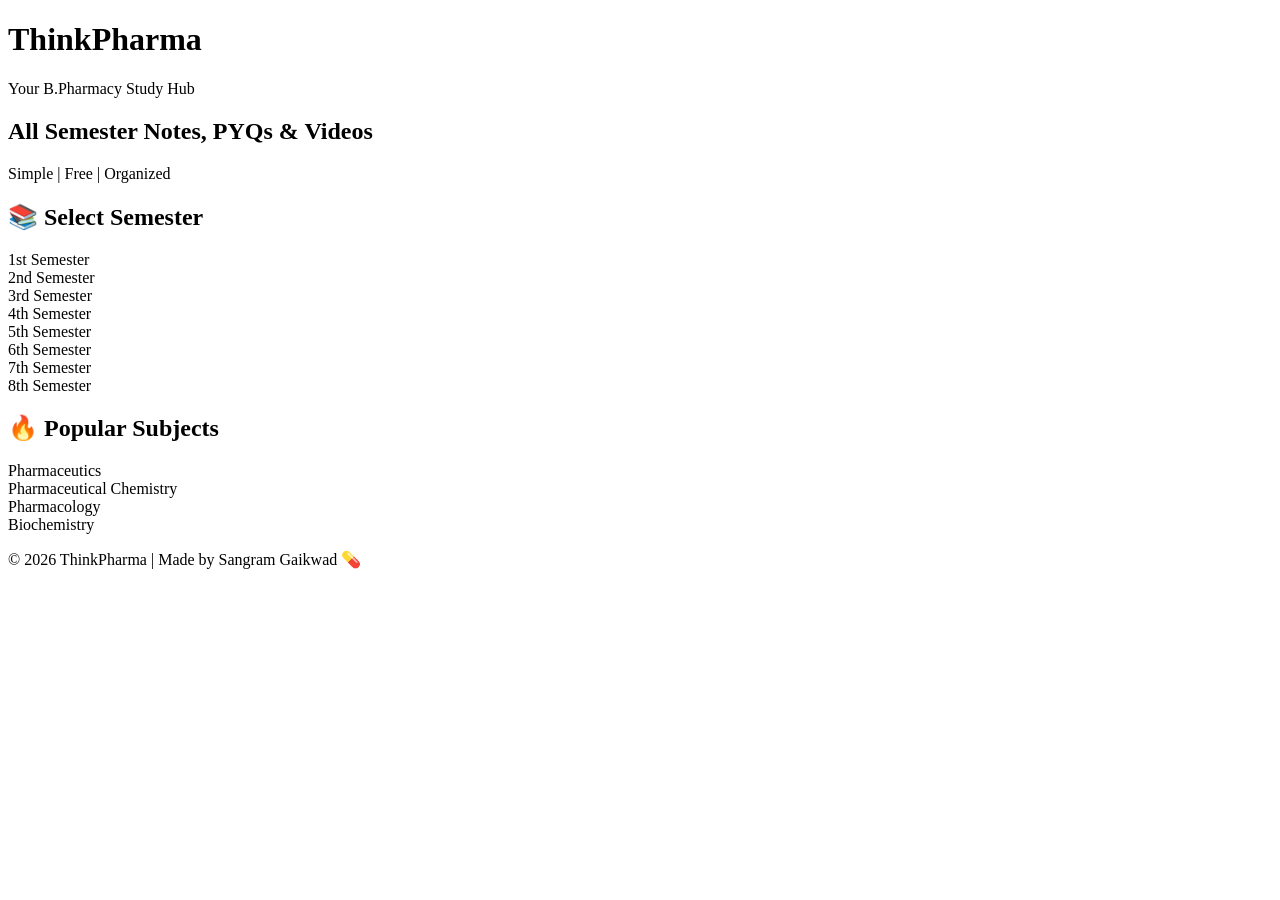
==== index.html @ 900e4b4a "Update index.html" ====
<!DOCTYPE html>
<html lang="en">
<head>
    <meta charset="UTF-8">
    <meta name="viewport" content="width=device-width, initial-scale=1.0">
    <title>ThinkPharma</title>
    <link rel="stylesheet" href="style.css">
</head>
<body>

    <!-- Navbar -->
    <header>
        <h1>ThinkPharma</h1>
        <p>Your B.Pharmacy Study Hub</p>
    </header>

    <!-- Hero Section -->
    <section class="hero">
        <h2>All Semester Notes, PYQs & Videos</h2>
        <p>Simple | Free | Organized</p>
    </section>

    <!-- Semester Section -->
    <section class="semesters">

        <h2>📚 Select Semester</h2>

        <div class="grid">
            <div class="card">1st Semester</div>
            <div class="card">2nd Semester</div>
            <div class="card">3rd Semester</div>
            <div class="card">4th Semester</div>
            <div class="card">5th Semester</div>
            <div class="card">6th Semester</div>
            <div class="card">7th Semester</div>
            <div class="card">8th Semester</div>
        </div>

    </section>

    <!-- Subjects Section -->
    <section class="subjects">
        <h2>🔥 Popular Subjects</h2>

        <div class="grid">
            <div class="card">Pharmaceutics</div>
            <div class="card">Pharmaceutical Chemistry</div>
            <div class="card">Pharmacology</div>
            <div class="card">Biochemistry</div>
        </div>
    </section>

    <!-- Footer -->
    <footer>
        <p>© 2026 ThinkPharma | Made by Sangram Gaikwad 💊</p>
    </footer>

</body>
              </html>
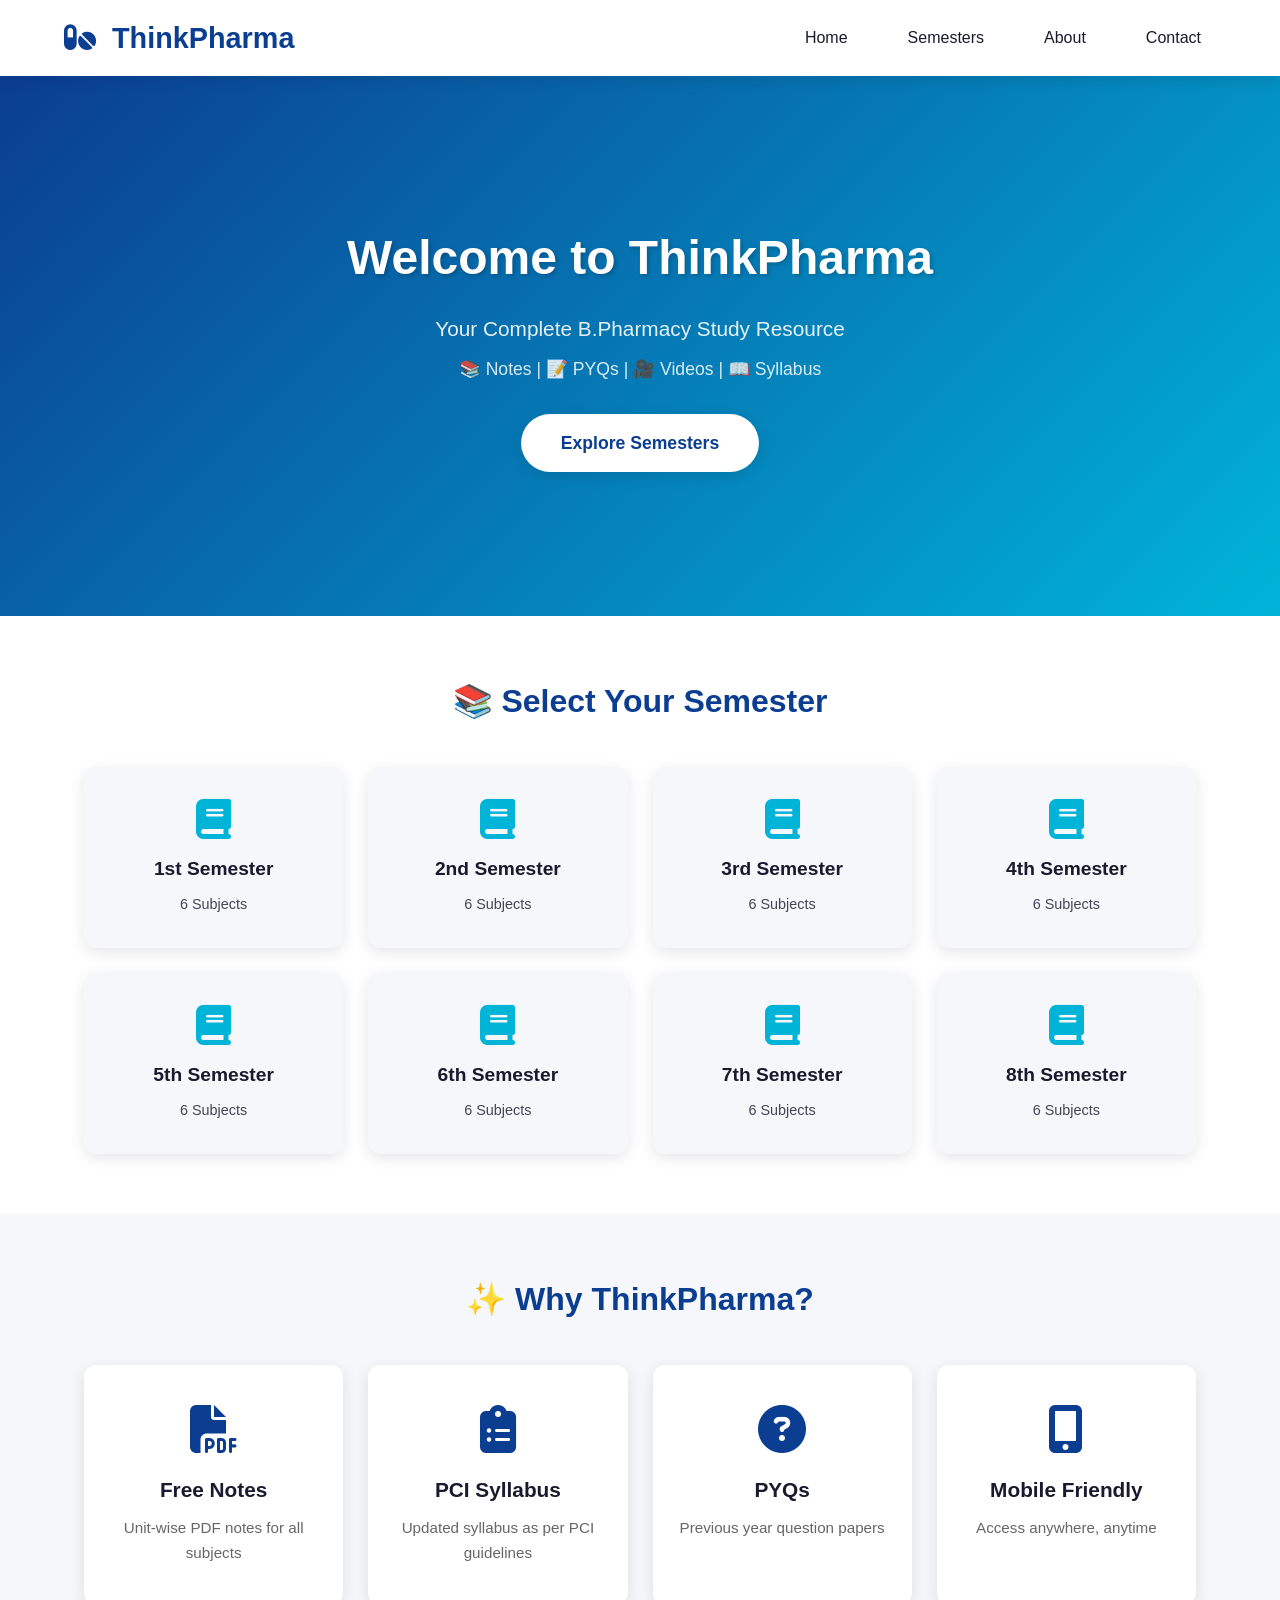
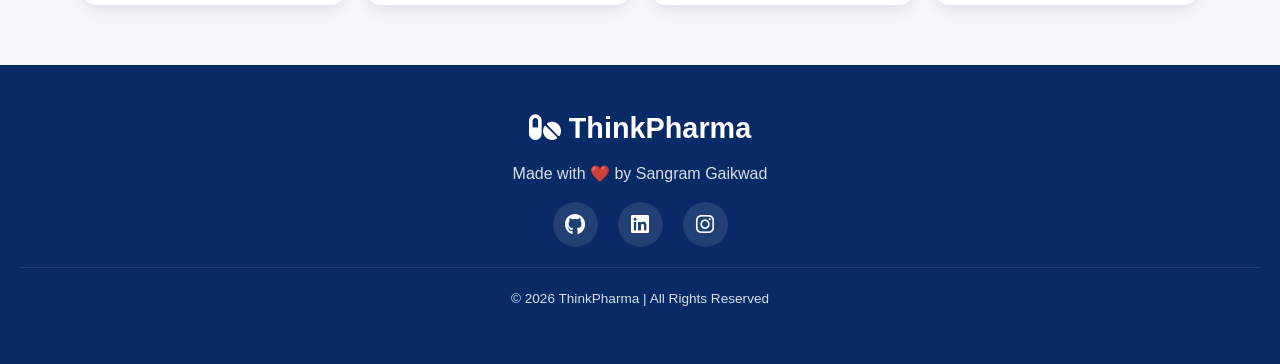
==== commit 118e0aa1: "Update index.html" ====
--- a/index.html
+++ b/index.html
@@ -3,57 +3,128 @@
 <head>
     <meta charset="UTF-8">
     <meta name="viewport" content="width=device-width, initial-scale=1.0">
-    <title>ThinkPharma</title>
+    <title>ThinkPharma - B.Pharmacy Study Hub</title>
     <link rel="stylesheet" href="style.css">
+    <link rel="stylesheet" href="https://cdnjs.cloudflare.com/ajax/libs/font-awesome/6.4.0/css/all.min.css">
 </head>
 <body>
 
-    <!-- Navbar -->
-    <header>
-        <h1>ThinkPharma</h1>
-        <p>Your B.Pharmacy Study Hub</p>
-    </header>
+    <!-- Navigation Bar -->
+    <nav class="navbar">
+        <div class="nav-brand">
+            <i class="fas fa-pills"></i> ThinkPharma
+        </div>
+        <ul class="nav-links">
+            <li><a href="index.html" class="active">Home</a></li>
+            <li><a href="#semesters">Semesters</a></li>
+            <li><a href="#about">About</a></li>
+            <li><a href="#contact">Contact</a></li>
+        </ul>
+        <div class="hamburger">
+            <span></span>
+            <span></span>
+            <span></span>
+        </div>
+    </nav>
 
     <!-- Hero Section -->
     <section class="hero">
-        <h2>All Semester Notes, PYQs & Videos</h2>
-        <p>Simple | Free | Organized</p>
+        <div class="hero-content">
+            <h1>Welcome to ThinkPharma</h1>
+            <p>Your Complete B.Pharmacy Study Resource</p>
+            <h3>📚 Notes | 📝 PYQs | 🎥 Videos | 📖 Syllabus</h3>
+            <a href="#semesters" class="btn-primary">Explore Semesters</a>
+        </div>
     </section>
 
-    <!-- Semester Section -->
-    <section class="semesters">
-
-        <h2>📚 Select Semester</h2>
-
+    <!-- Semesters Section -->
+    <section class="semesters" id="semesters">
+        <h2>📚 Select Your Semester</h2>
         <div class="grid">
-            <div class="card">1st Semester</div>
-            <div class="card">2nd Semester</div>
-            <div class="card">3rd Semester</div>
-            <div class="card">4th Semester</div>
-            <div class="card">5th Semester</div>
-            <div class="card">6th Semester</div>
-            <div class="card">7th Semester</div>
-            <div class="card">8th Semester</div>
+            <div class="card" onclick="openSemester(1)">
+                <i class="fas fa-book"></i>
+                <h3>1st Semester</h3>
+                <p>6 Subjects</p>
+            </div>
+            <div class="card" onclick="openSemester(2)">
+                <i class="fas fa-book"></i>
+                <h3>2nd Semester</h3>
+                <p>6 Subjects</p>
+            </div>
+            <div class="card" onclick="openSemester(3)">
+                <i class="fas fa-book"></i>
+                <h3>3rd Semester</h3>
+                <p>6 Subjects</p>
+            </div>
+            <div class="card" onclick="openSemester(4)">
+                <i class="fas fa-book"></i>
+                <h3>4th Semester</h3>
+                <p>6 Subjects</p>
+            </div>
+            <div class="card" onclick="openSemester(5)">
+                <i class="fas fa-book"></i>
+                <h3>5th Semester</h3>
+                <p>6 Subjects</p>
+            </div>
+            <div class="card" onclick="openSemester(6)">
+                <i class="fas fa-book"></i>
+                <h3>6th Semester</h3>
+                <p>6 Subjects</p>
+            </div>
+            <div class="card" onclick="openSemester(7)">
+                <i class="fas fa-book"></i>
+                <h3>7th Semester</h3>
+                <p>6 Subjects</p>
+            </div>
+            <div class="card" onclick="openSemester(8)">
+                <i class="fas fa-book"></i>
+                <h3>8th Semester</h3>
+                <p>6 Subjects</p>
+            </div>
         </div>
-
     </section>
 
-    <!-- Subjects Section -->
-    <section class="subjects">
-        <h2>🔥 Popular Subjects</h2>
-
+    <!-- Features Section -->
+    <section class="features" id="about">
+        <h2>✨ Why ThinkPharma?</h2>
         <div class="grid">
-            <div class="card">Pharmaceutics</div>
-            <div class="card">Pharmaceutical Chemistry</div>
-            <div class="card">Pharmacology</div>
-            <div class="card">Biochemistry</div>
+            <div class="feature-card">
+                <i class="fas fa-file-pdf"></i>
+                <h3>Free Notes</h3>
+                <p>Unit-wise PDF notes for all subjects</p>
+            </div>
+            <div class="feature-card">
+                <i class="fas fa-clipboard-list"></i>
+                <h3>PCI Syllabus</h3>
+                <p>Updated syllabus as per PCI guidelines</p>
+            </div>
+            <div class="feature-card">
+                <i class="fas fa-question-circle"></i>
+                <h3>PYQs</h3>
+                <p>Previous year question papers</p>
+            </div>
+            <div class="feature-card">
+                <i class="fas fa-mobile-alt"></i>
+                <h3>Mobile Friendly</h3>
+                <p>Access anywhere, anytime</p>
+            </div>
         </div>
     </section>
 
     <!-- Footer -->
-    <footer>
-        <p>© 2026 ThinkPharma | Made by Sangram Gaikwad 💊</p>
+    <footer id="contact">
+        <div class="footer-content">
+            <h3><i class="fas fa-pills"></i> ThinkPharma</h3>
+            <p>Made with ❤️ by Sangram Gaikwad</p>
+            <div class="social-links">
+                <a href="#"><i class="fab fa-github"></i></a>
+                <a href="#"><i class="fab fa-linkedin"></i></a>
+                <a href="#"><i class="fab fa-instagram"></i></a>
+            </div>
+            <p class="copyright">© 2026 ThinkPharma | All Rights Reserved</p>
+        </div>
     </footer>
 
+    <script src="script.js"></script>
 </body>
-              </html>
+</html>
--- a/style.css
+++ b/style.css
@@ -0,0 +1,655 @@
+/* ============================================
+   THINKPHARMA - MAIN STYLESHEET
+   ============================================ */
+
+/* ---------- CSS Variables ---------- */
+:root {
+    --primary-color: #0b3d91;
+    --primary-dark: #082a66;
+    --secondary-color: #00b4d8;
+    --accent-color: #90e0ef;
+    --text-dark: #1a1a2e;
+    --text-light: #666;
+    --white: #ffffff;
+    --bg-light: #f5f7fa;
+    --bg-gradient: linear-gradient(135deg, #0b3d91 0%, #00b4d8 100%);
+    --shadow: 0 4px 15px rgba(0, 0, 0, 0.1);
+    --shadow-hover: 0 8px 25px rgba(0, 0, 0, 0.15);
+    --border-radius: 12px;
+    --transition: all 0.3s ease;
+}
+
+/* ---------- Reset & Base Styles ---------- */
+* {
+    margin: 0;
+    padding: 0;
+    box-sizing: border-box;
+}
+
+html {
+    scroll-behavior: smooth;
+}
+
+body {
+    font-family: 'Segoe UI', Tahoma, Geneva, Verdana, sans-serif;
+    background: var(--bg-light);
+    color: var(--text-dark);
+    line-height: 1.6;
+}
+
+a {
+    text-decoration: none;
+    color: inherit;
+}
+
+ul {
+    list-style: none;
+}
+
+/* ============================================
+   NAVIGATION BAR
+   ============================================ */
+.navbar {
+    display: flex;
+    justify-content: space-between;
+    align-items: center;
+    padding: 15px 5%;
+    background: var(--white);
+    box-shadow: var(--shadow);
+    position: sticky;
+    top: 0;
+    z-index: 1000;
+}
+
+.nav-brand {
+    font-size: 1.8rem;
+    font-weight: bold;
+    color: var(--primary-color);
+}
+
+.nav-brand i {
+    margin-right: 8px;
+}
+
+.nav-links {
+    display: flex;
+    gap: 30px;
+}
+
+.nav-links a {
+    font-size: 1rem;
+    font-weight: 500;
+    color: var(--text-dark);
+    padding: 8px 15px;
+    border-radius: 25px;
+    transition: var(--transition);
+}
+
+.nav-links a:hover,
+.nav-links a.active {
+    background: var(--primary-color);
+    color: var(--white);
+}
+
+/* Hamburger Menu (Mobile) */
+.hamburger {
+    display: none;
+    flex-direction: column;
+    cursor: pointer;
+    gap: 5px;
+}
+
+.hamburger span {
+    width: 25px;
+    height: 3px;
+    background: var(--primary-color);
+    border-radius: 5px;
+    transition: var(--transition);
+}
+
+/* ============================================
+   HERO SECTION
+   ============================================ */
+.hero {
+    background: var(--bg-gradient);
+    color: var(--white);
+    text-align: center;
+    padding: 80px 20px;
+    min-height: 60vh;
+    display: flex;
+    align-items: center;
+    justify-content: center;
+}
+
+.hero-content h1 {
+    font-size: 3rem;
+    margin-bottom: 15px;
+    text-shadow: 2px 2px 4px rgba(0, 0, 0, 0.2);
+}
+
+.hero-content p {
+    font-size: 1.3rem;
+    margin-bottom: 10px;
+    opacity: 0.9;
+}
+
+.hero-content h3 {
+    font-size: 1.1rem;
+    font-weight: 400;
+    margin-bottom: 30px;
+    opacity: 0.85;
+}
+
+.btn-primary {
+    display: inline-block;
+    padding: 15px 40px;
+    background: var(--white);
+    color: var(--primary-color);
+    font-size: 1.1rem;
+    font-weight: 600;
+    border-radius: 50px;
+    transition: var(--transition);
+    box-shadow: var(--shadow);
+}
+
+.btn-primary:hover {
+    background: var(--accent-color);
+    transform: translateY(-3px);
+    box-shadow: var(--shadow-hover);
+}
+
+/* ============================================
+   SECTIONS (Common Styles)
+   ============================================ */
+section {
+    padding: 60px 5%;
+}
+
+section h2 {
+    text-align: center;
+    font-size: 2rem;
+    color: var(--primary-color);
+    margin-bottom: 40px;
+}
+
+/* ============================================
+   GRID LAYOUT
+   ============================================ */
+.grid {
+    display: grid;
+    grid-template-columns: repeat(auto-fit, minmax(220px, 1fr));
+    gap: 25px;
+    max-width: 1200px;
+    margin: 0 auto;
+    padding: 0 20px;
+}
+
+/* ============================================
+   SEMESTER CARDS
+   ============================================ */
+.semesters {
+    background: var(--white);
+}
+
+.card {
+    background: var(--bg-light);
+    padding: 30px 20px;
+    text-align: center;
+    border-radius: var(--border-radius);
+    box-shadow: var(--shadow);
+    cursor: pointer;
+    transition: var(--transition);
+    border: 2px solid transparent;
+}
+
+.card:hover {
+    background: var(--primary-color);
+    color: var(--white);
+    transform: translateY(-8px);
+    box-shadow: var(--shadow-hover);
+    border-color: var(--secondary-color);
+}
+
+.card i {
+    font-size: 2.5rem;
+    margin-bottom: 15px;
+    color: var(--secondary-color);
+}
+
+.card:hover i {
+    color: var(--white);
+}
+
+.card h3 {
+    font-size: 1.2rem;
+    margin-bottom: 8px;
+}
+
+.card p {
+    font-size: 0.9rem;
+    opacity: 0.8;
+}
+
+/* ============================================
+   FEATURE CARDS
+   ============================================ */
+.features {
+    background: var(--bg-light);
+}
+
+.feature-card {
+    background: var(--white);
+    padding: 40px 25px;
+    text-align: center;
+    border-radius: var(--border-radius);
+    box-shadow: var(--shadow);
+    transition: var(--transition);
+}
+
+.feature-card:hover {
+    transform: translateY(-5px);
+    box-shadow: var(--shadow-hover);
+}
+
+.feature-card i {
+    font-size: 3rem;
+    color: var(--primary-color);
+    margin-bottom: 20px;
+}
+
+.feature-card h3 {
+    font-size: 1.3rem;
+    margin-bottom: 10px;
+    color: var(--text-dark);
+}
+
+.feature-card p {
+    color: var(--text-light);
+    font-size: 0.95rem;
+}
+
+/* ============================================
+   FOOTER
+   ============================================ */
+footer {
+    background: var(--primary-dark);
+    color: var(--white);
+    text-align: center;
+    padding: 40px 20px;
+}
+
+.footer-content h3 {
+    font-size: 1.8rem;
+    margin-bottom: 10px;
+}
+
+.footer-content p {
+    opacity: 0.85;
+    margin-bottom: 15px;
+}
+
+.social-links {
+    display: flex;
+    justify-content: center;
+    gap: 20px;
+    margin-bottom: 20px;
+}
+
+.social-links a {
+    display: inline-flex;
+    align-items: center;
+    justify-content: center;
+    width: 45px;
+    height: 45px;
+    background: rgba(255, 255, 255, 0.1);
+    border-radius: 50%;
+    font-size: 1.3rem;
+    transition: var(--transition);
+}
+
+.social-links a:hover {
+    background: var(--secondary-color);
+    transform: translateY(-3px);
+}
+
+.copyright {
+    font-size: 0.85rem;
+    opacity: 0.7;
+    border-top: 1px solid rgba(255, 255, 255, 0.1);
+    padding-top: 20px;
+    margin-top: 10px;
+}
+
+/* ============================================
+   RESPONSIVE DESIGN
+   ============================================ */
+
+/* Tablet */
+@media (max-width: 768px) {
+    .nav-links {
+        display: none;
+        position: absolute;
+        top: 70px;
+        left: 0;
+        right: 0;
+        background: var(--white);
+        flex-direction: column;
+        padding: 20px;
+        box-shadow: var(--shadow);
+    }
+
+    .nav-links.active {
+        display: flex;
+    }
+
+    .hamburger {
+        display: flex;
+    }
+
+    .hero-content h1 {
+        font-size: 2.2rem;
+    }
+
+    .hero-content p {
+        font-size: 1.1rem;
+    }
+
+    .grid {
+        grid-template-columns: repeat(2, 1fr);
+    }
+}
+
+/* Mobile */
+@media (max-width: 480px) {
+    .hero {
+        padding: 60px 15px;
+        min-height: 50vh;
+    }
+
+    .hero-content h1 {
+        font-size: 1.8rem;
+    }
+
+    .hero-content h3 {
+        font-size: 0.95rem;
+    }
+
+    .btn-primary {
+        padding: 12px 30px;
+        font-size: 1rem;
+    }
+
+    section h2 {
+        font-size: 1.5rem;
+    }
+
+    .grid {
+        grid-template-columns: 1fr;
+        gap: 15px;
+    }
+
+    .card {
+        padding: 25px 15px;
+    }
+}
+/* ============================================
+   PAGE HEADER (Semester/Subject Pages)
+   ============================================ */
+.page-header {
+    background: var(--bg-gradient);
+    color: var(--white);
+    padding: 40px 5%;
+    text-align: center;
+}
+
+.header-content {
+    max-width: 800px;
+    margin: 0 auto;
+}
+
+.back-btn {
+    display: inline-flex;
+    align-items: center;
+    gap: 8px;
+    background: rgba(255, 255, 255, 0.2);
+    color: var(--white);
+    padding: 10px 20px;
+    border-radius: 25px;
+    font-size: 0.95rem;
+    margin-bottom: 20px;
+    transition: var(--transition);
+}
+
+.back-btn:hover {
+    background: rgba(255, 255, 255, 0.3);
+    transform: translateX(-5px);
+}
+
+.page-header h1 {
+    font-size: 2.5rem;
+    margin-bottom: 10px;
+}
+
+.page-header h1 i {
+    margin-right: 10px;
+}
+
+.page-header p {
+    font-size: 1.1rem;
+    opacity: 0.9;
+}
+
+/* ============================================
+   SUBJECTS SECTION
+   ============================================ */
+.subjects-section {
+    padding: 60px 5%;
+    background: var(--white);
+}
+
+.subjects-grid {
+    display: grid;
+    grid-template-columns: repeat(auto-fit, minmax(320px, 1fr));
+    gap: 25px;
+    max-width: 1200px;
+    margin: 0 auto;
+}
+
+/* ============================================
+   SUBJECT CARD
+   ============================================ */
+.subject-card {
+    background: var(--bg-light);
+    border-radius: var(--border-radius);
+    padding: 25px;
+    display: flex;
+    flex-direction: column;
+    gap: 15px;
+    cursor: pointer;
+    transition: var(--transition);
+    border: 2px solid transparent;
+    box-shadow: var(--shadow);
+}
+
+.subject-card:hover {
+    transform: translateY(-5px);
+    border-color: var(--primary-color);
+    box-shadow: var(--shadow-hover);
+}
+
+.subject-icon {
+    width: 60px;
+    height: 60px;
+    background: var(--bg-gradient);
+    border-radius: 50%;
+    display: flex;
+    align-items: center;
+    justify-content: center;
+}
+
+.subject-icon i {
+    font-size: 1.8rem;
+    color: var(--white);
+}
+
+.subject-info {
+    flex: 1;
+}
+
+.subject-code {
+    display: inline-block;
+    background: var(--primary-color);
+    color: var(--white);
+    padding: 4px 12px;
+    border-radius: 15px;
+    font-size: 0.8rem;
+    font-weight: 600;
+    margin-bottom: 8px;
+}
+
+.subject-info h3 {
+    font-size: 1.2rem;
+    color: var(--text-dark);
+    margin-bottom: 5px;
+}
+
+.subject-info p {
+    font-size: 0.9rem;
+    color: var(--text-light);
+}
+
+.subject-status {
+    display: flex;
+    align-items: center;
+    gap: 8px;
+    padding: 10px 15px;
+    border-radius: 8px;
+    font-size: 0.9rem;
+    font-weight: 500;
+}
+
+.subject-status.available {
+    background: #d4edda;
+    color: #155724;
+}
+
+.subject-status.coming-soon {
+    background: #fff3cd;
+    color: #856404;
+}
+
+/* ============================================
+   QUICK INFO SECTION
+   ============================================ */
+.quick-info {
+    padding: 60px 5%;
+    background: var(--bg-light);
+}
+
+.info-grid {
+    display: grid;
+    grid-template-columns: repeat(auto-fit, minmax(150px, 1fr));
+    gap: 20px;
+    max-width: 800px;
+    margin: 0 auto;
+}
+
+.info-card {
+    background: var(--white);
+    padding: 30px 20px;
+    text-align: center;
+    border-radius: var(--border-radius);
+    box-shadow: var(--shadow);
+}
+
+.info-card i {
+    font-size: 2rem;
+    color: var(--primary-color);
+    margin-bottom: 10px;
+}
+
+.info-card h3 {
+    font-size: 2rem;
+    color: var(--secondary-color);
+    margin-bottom: 5px;
+}
+
+.info-card p {
+    font-size: 0.9rem;
+    color: var(--text-light);
+}
+
+/* ============================================
+   OTHER SEMESTERS NAVIGATION
+   ============================================ */
+.other-semesters {
+    padding: 60px 5%;
+    background: var(--white);
+    text-align: center;
+}
+
+.semester-nav {
+    display: flex;
+    flex-wrap: wrap;
+    justify-content: center;
+    gap: 15px;
+    max-width: 800px;
+    margin: 0 auto;
+}
+
+.sem-btn {
+    padding: 12px 25px;
+    background: var(--bg-light);
+    color: var(--text-dark);
+    border-radius: 25px;
+    font-weight: 500;
+    transition: var(--transition);
+    border: 2px solid transparent;
+}
+
+.sem-btn:hover {
+    background: var(--primary-color);
+    color: var(--white);
+}
+
+.sem-btn.active {
+    background: var(--primary-color);
+    color: var(--white);
+    border-color: var(--secondary-color);
+}
+
+/* ============================================
+   RESPONSIVE - SEMESTER PAGE
+   ============================================ */
+@media (max-width: 768px) {
+    .page-header h1 {
+        font-size: 1.8rem;
+    }
+    
+    .subjects-grid {
+        grid-template-columns: 1fr;
+    }
+    
+    .subject-card {
+        padding: 20px;
+    }
+}
+
+@media (max-width: 480px) {
+    .page-header {
+        padding: 30px 15px;
+    }
+    
+    .page-header h1 {
+        font-size: 1.5rem;
+    }
+    
+    .semester-nav {
+        gap: 10px;
+    }
+    
+    .sem-btn {
+        padding: 10px 18px;
+        font-size: 0.9rem;
+    }
+}
